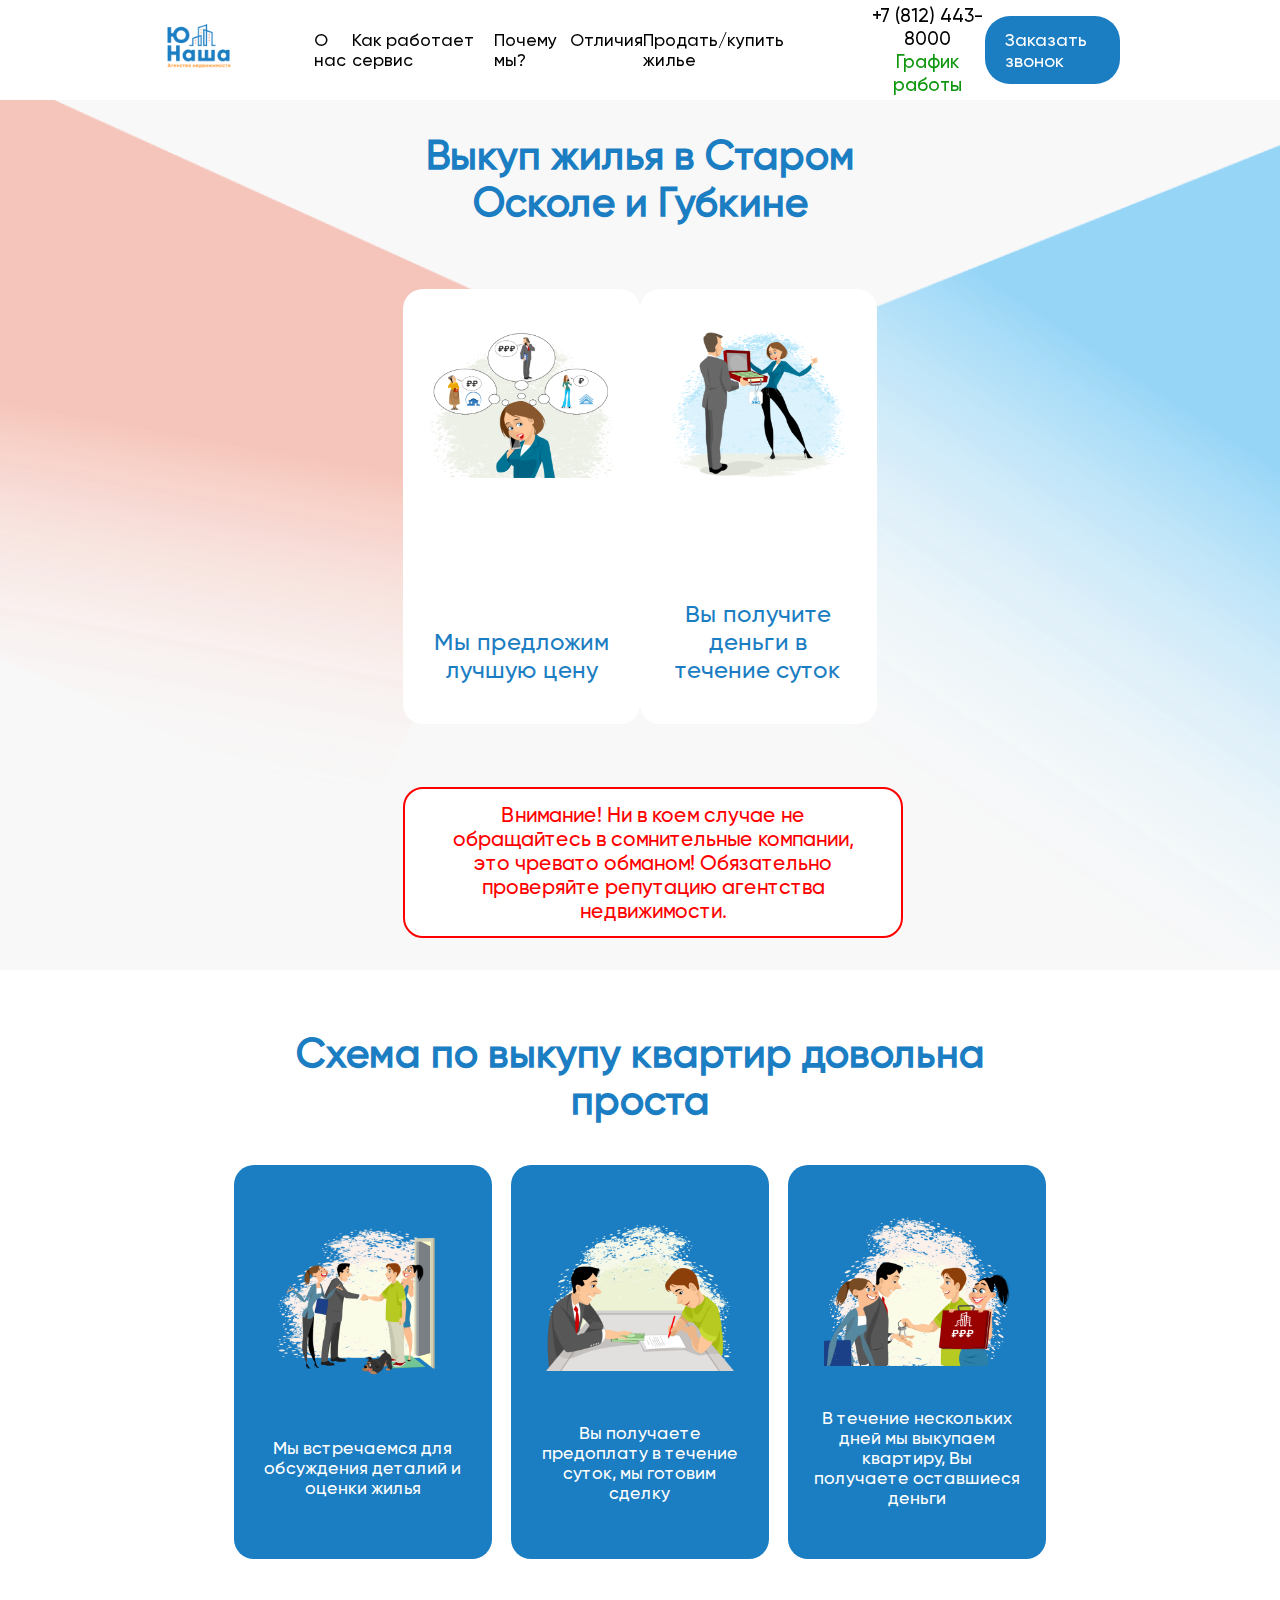
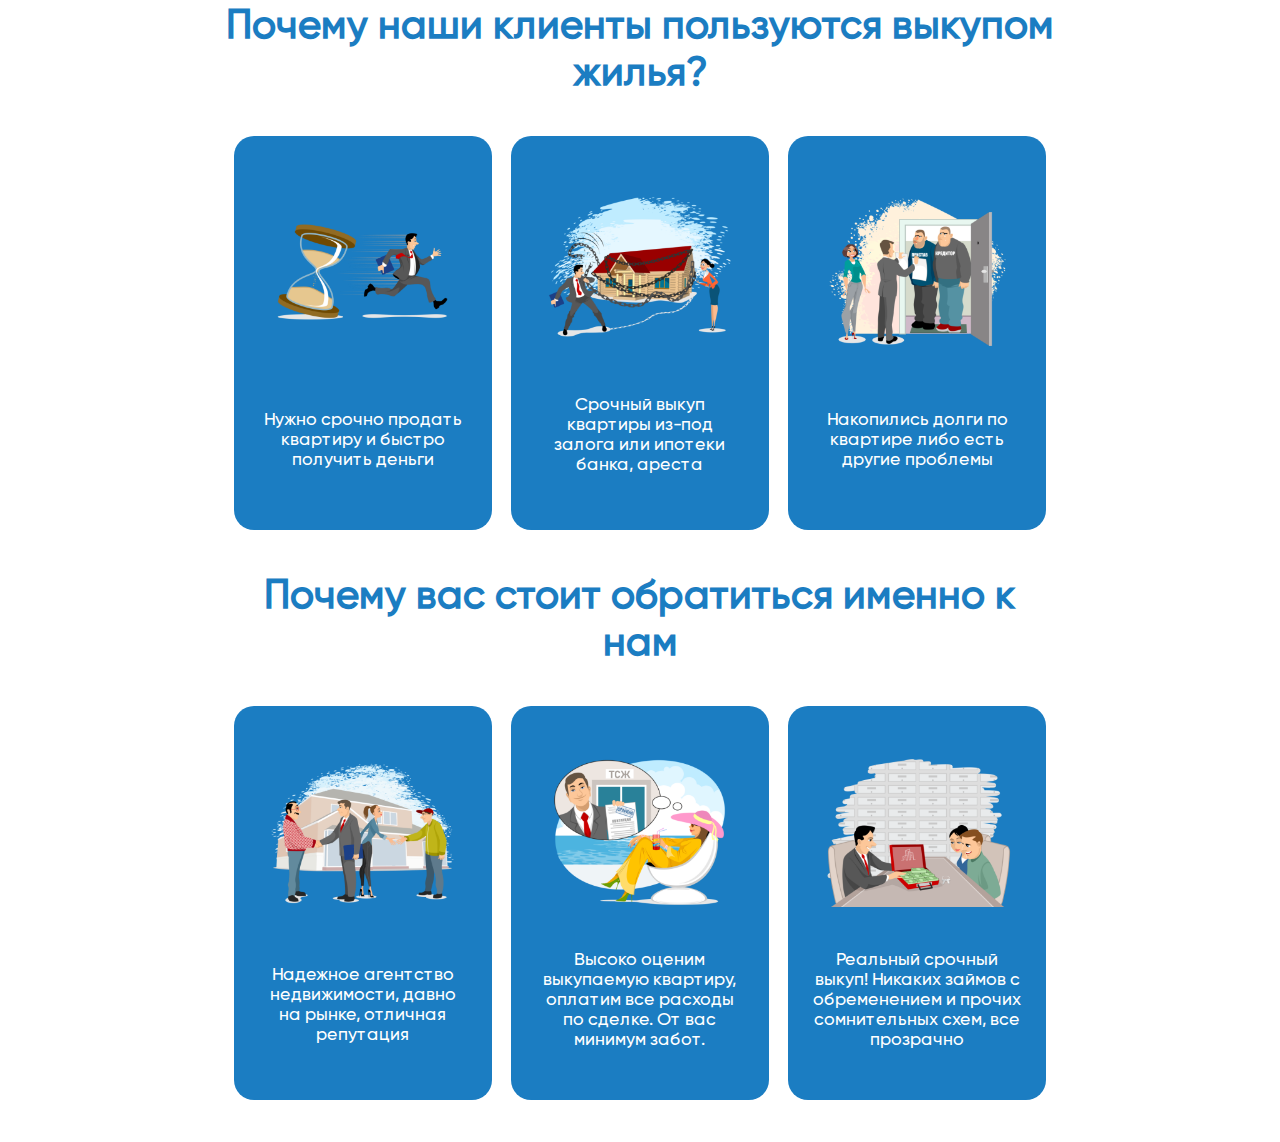
==== unasha/index.html @ c9039677 "Add files via upload" ====
<html>

    <head>
    <!-------Link and meta------->
        <meta name="viewport" content="width=device-width, initial-scale=1">
        <link rel="stylesheet" href="./css/style.css">
        <meta charset="utf-8">
        <title>ЮНаша</title>
        <link rel="icon" href="#">
    </head>
    <body>
        <div class="container-menu">
            <div class="header">
                <div class="logo">
                    <img src="img/logo2.png" alt="">
                </div>
                <div class="menu">
                    <a href=""><div class="meni-item">О нас</div></a>
                    <a href=""><div class="meni-item">Как работает сервис</div></a>
                    <a href=""><div class="meni-item">Почему мы?</div></a>
                    <a href=""><div class="meni-item">Отличия</div></a>
                    <a href=""><div class="meni-item">Продать/купить жилье</div></a>
                </div>
                <div class="left-menu">
                    <div class="left-menu-info">
                        <div class="number">+7 (812) 443-8000</div>
                        <a href=""><div class="graf">График работы</div></a>
                    </div>
                    <a href=""><div class="menu-button">
                        Заказать звонок
                    </div></a>
                </div>
            </div>
        </div>
        <div class="container">
            <div class="info-list">
                <div class="content-info">
                    <div class="info-list-h1">
                        Выкуп жилья в Старом Осколе и Губкине
                    </div>
                    <div class="two">
                        <div class="two-content">
                            <div class="two-img">
                                <img src="img/two1.png" alt="">                                
                            </div>
                            <div class="two-text">
                                Мы предложим лучшую цену
                            </div>
                        </div>
                        <div class="two-content">
                            <div class="two-img">
                                <img src="img/two2.png" alt="">
                            </div>
                            <div class="two-text">
                                Вы получите деньги в течение суток
                            </div>
                        </div>
                    </div>
                    <div class="warning">
                        Внимание! 
                        Ни в коем случае не обращайтесь в сомнительные компании, это чревато обманом! 
                        Обязательно проверяйте репутацию агентства недвижимости.
                    </div>
                </div>
            </div>
        </div>
        <div class="container">
            <div class="about-info">
                <div class="about-h1">
                    Схема по выкупу квартир довольна проста
                </div>
                <div class="about-content">
                    <div class="about-block">
                        <div class="about-block-img">
                            <img src="img/3.png" alt="">
                        </div>
                        <div class="about-block-text">
                            Мы встречаемся для обсуждения деталий и оценки жилья
                        </div>
                    </div>
                    <div class="about-block">
                        <div class="about-block-img">
                            <img src="img/4.png" alt="">
                        </div>
                        <div class="about-block-text">
                           Вы получаете предоплату в течение суток, мы готовим сделку
                        </div>
                    </div>
                    <div class="about-block">
                        <div class="about-block-img">
                            <img src="img/5.png" alt="">
                        </div>
                        <div class="about-block-text">
                            В течение нескольких дней мы выкупаем квартиру, Вы получаете оставшиеся деньги
                        </div>
                    </div>
                </div>
                <div class="about-h1">
                    Почему наши клиенты пользуются выкупом жилья?
                </div>
                <div class="about-content">
                    <div class="about-block">
                        <div class="about-block-img">
                            <img src="img/6.png" alt="">                           
                        </div>
                        <div class="about-block-text">
                            Нужно срочно продать квартиру и быстро получить деньги
                        </div>
                    </div>
                    <div class="about-block">
                        <div class="about-block-img">
                            <img src="img/7.png" alt="">
                        </div>
                        <div class="about-block-text">
                            Срочный выкуп квартиры из-под залога или ипотеки банка, ареста
                        </div>
                    </div>
                    <div class="about-block">
                        <div class="about-block-img">
                            <img src="img/8.png" alt=""> 
                        </div>
                        <div class="about-block-text">
                            Накопились долги по квартире либо есть другие проблемы                                
                        </div>
                    </div>
                </div>
                <div class="about-h1">
                    Почему вас стоит обратиться именно к нам
                </div>
                <div class="about-content">
                    <div class="about-block">
                        <div class="about-block-img">
                            <img src="img/9.png" alt=""> 
                        </div>
                        <div class="about-block-text">
                            Надежное агентство недвижимости, давно на рынке, отличная репутация
                        </div>
                    </div>
                    <div class="about-block">
                        <div class="about-block-img">
                            <img src="img/10.png" alt=""> 
                        </div>
                        <div class="about-block-text">
                            Высоко оценим выкупаемую квартиру, оплатим все расходы по сделке. От вас минимум забот.
                        </div>
                    </div>
                    <div class="about-block">
                        <div class="about-block-img">
                            <img src="img/11.png" alt=""> 
                        </div>
                        <div class="about-block-text">
                            Реальный срочный выкуп! Никаких займов с обременением и прочих сомнительных схем, все прозрачно
                        </div>
                    </div>
                </div>
            </div>
        </div>
    </body>
</html>
---- unasha/css/style.css ----
@font-face {
    font-family: Gilroy-ExtraBold;
    src: url(../fonts/Gilroy-ExtraBold.otf);
}
@font-face {
    font-family: Gilroy-Light;
    src: url(../fonts/Gilroy-Light.otf);
}
@font-face {
    font-family: Gilroy-Medium;
    src: url(../fonts/gilroy-medium.ttf);
}
body {
    margin: 0;
    padding: 0;
    font-family: Gilroy-Medium;
}
a{
    text-decoration: none;
    color: black;
}
.container{
    width: 100%;
    display: flex;
    justify-content: center;
    margin-bottom: 60px;
}
/*-------------------------------------menu-------------------------------------*/
.container-menu{
    width: 100%;
    display: flex;
    justify-content: center;
    position: fixed;
    background-color: rgba(255, 255, 255, 0.9);
    backdrop-filter: blur(1.5rem);
}
.header{
    width: 75%;
    display: flex;
    height: 100px;
    align-items: center;
    justify-content: space-between;
}
.menu{
    display: flex;
    width: 50%;
    justify-content: space-between;
}
.meni-item{
    font-size: 1.1rem;
    transition: 0.2s;  
}
.meni-item:hover{
    color: #3495fd;
}
.logo{
    width: 8%;
}
.logo img{
    width: 100%;
}
.left-menu{
    display: flex;
    width: 26%;
    justify-content: space-between;
    align-items: center;
    font-size: 1.2rem;
}
.left-menu-info{
    text-align: center;
}
.menu-button{
    background-color: #1B7DC2;
    border-radius: 25px;
    color: white;
    padding: 0.825rem 1.25rem;
    font-size: 1.125rem;
    transition: 0.2s;
}
.menu-button:hover{
    background-color: #3495fd;
}
.graf {
    color: rgb(16, 151, 16);
    transition: 0.2s;
}
.graf:hover{
    color: rgb(21, 179, 21);
}
/*-------------------------------------info-list-------------------------------------*/
.info-list{
    width: 100%;
    height: 870px;
    display: flex;
    justify-content: center;
    align-items: center;
    background-image: url(../img/bg-urgentbuy.png);
    background-size: 100% 100%;
    background-color: rgb(248, 248, 248);
    margin-top: 100px;
}
.content-info{
    width: 37%;
    height: 100%;
    display: flex;
    flex-direction: column;
    justify-content: space-around;
}
.two{
    display: flex;
    justify-content: space-between;
    width: 100%;
    height: 50%;
}
.two-content{
    display: flex;
    flex-direction: column;
    width: 40%;
    background-color: white;
    border-radius: 20px;
    color: #1B7DC2;
    font-size: 1.5rem;
    text-align: center;
    padding: 40px 25px;
    justify-content: space-between;
}
.two-img img{
    width: 100%;
}
.info-list-h1{
    color: #1B7DC2;
    font-size: 2.5rem;
    text-align: center;
    font-weight: 600;
}
.warning{
    width: 90%;
    height: 17%;
    background-color: white;
    border: 2px solid red;
    border-radius: 20px;
    text-align: center;
    display: flex;
    align-items: center;
    padding: 0px 35px;
    font-size: 1.3rem;
    color: red;
}
/*-------------------------------------about-info-------------------------------------*/
.about-info{
    width: 65%; 
}
.about-content{
    width: 100%;
    display: flex;
    justify-content: space-around;
    align-items: center;
    height: 40%;
}
.about-h1{
    color: #1B7DC2;
    font-size: 2.5rem;
    text-align: center;
    font-weight: 600;
}
.about-block{
    width: 25%;
    background-color: #1B7DC2;
    padding: 30px 25px;
    border-radius: 20px;
    height: 70%;
    color: white;
    display: flex;
    flex-direction: column;
    justify-content: space-around;
    text-align: center;
    font-size: 1.1rem;
}
.about-block-img img{
    width: 90%;
}
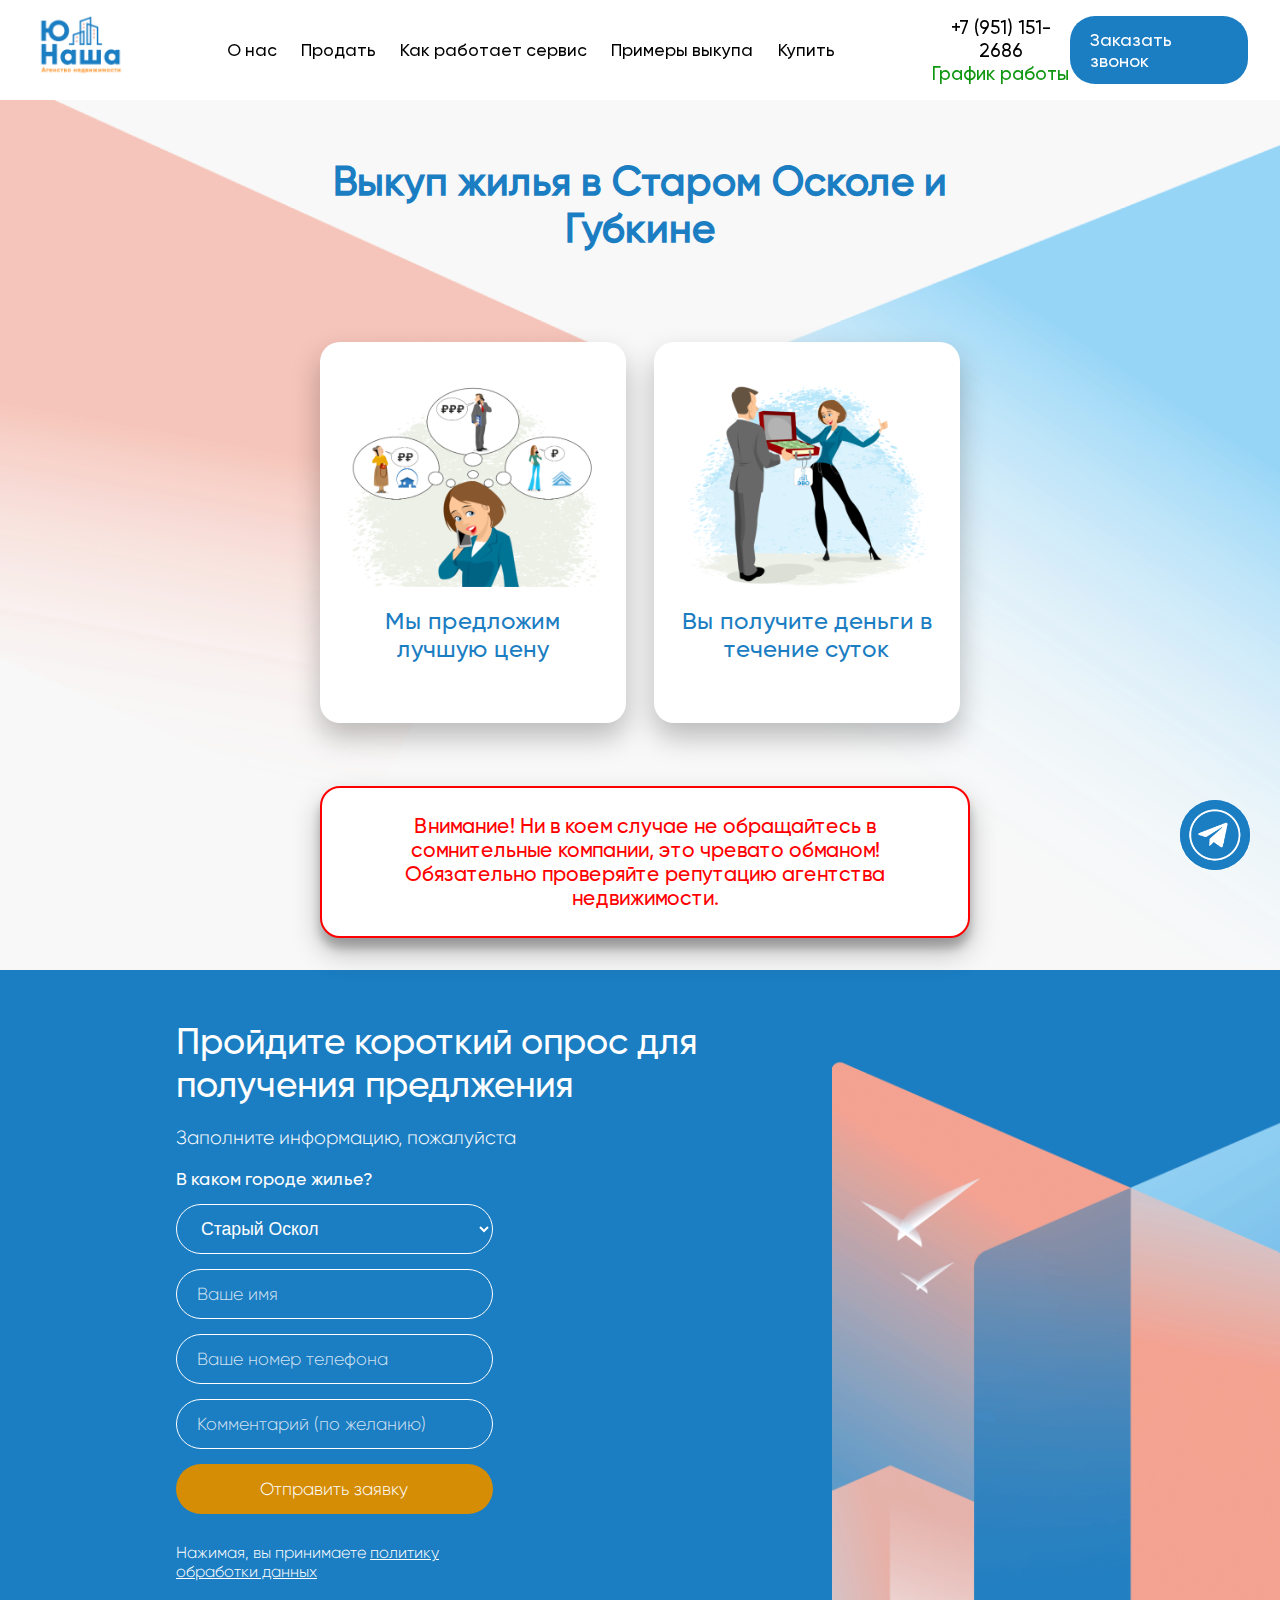
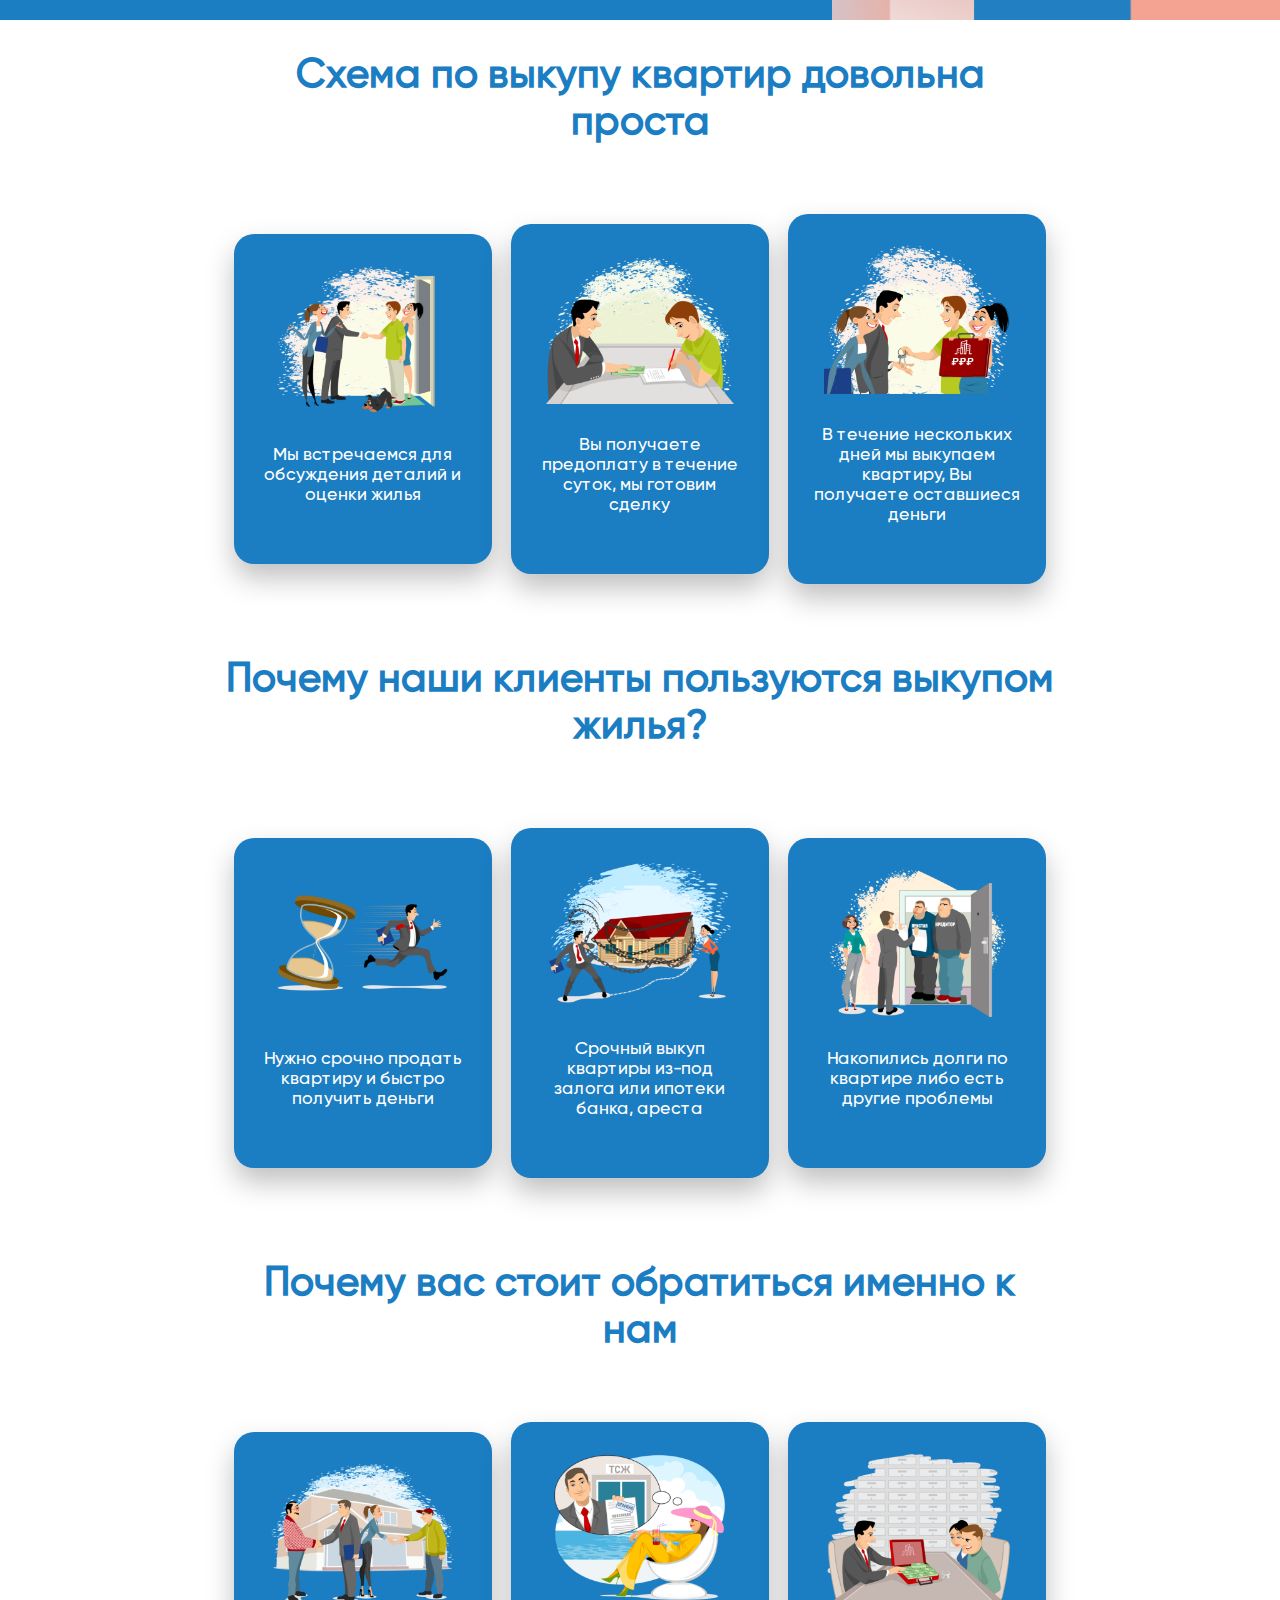
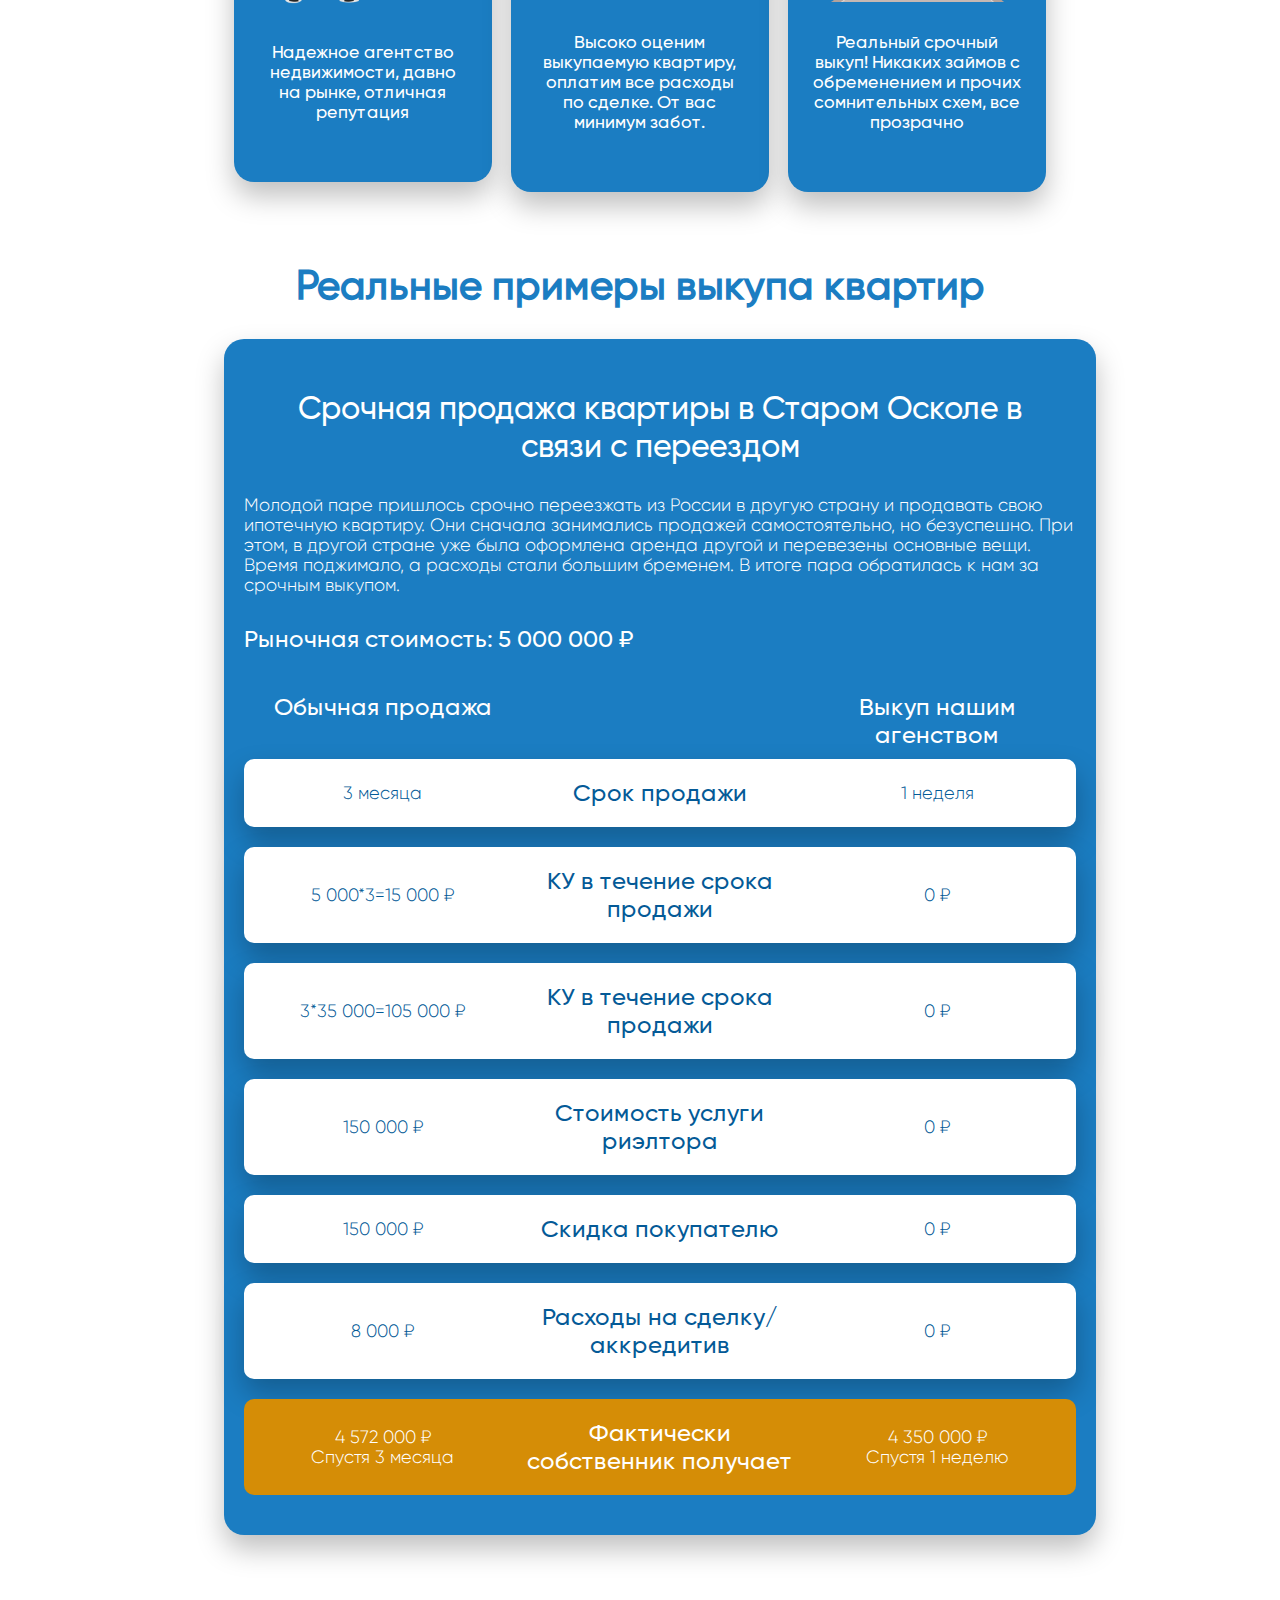
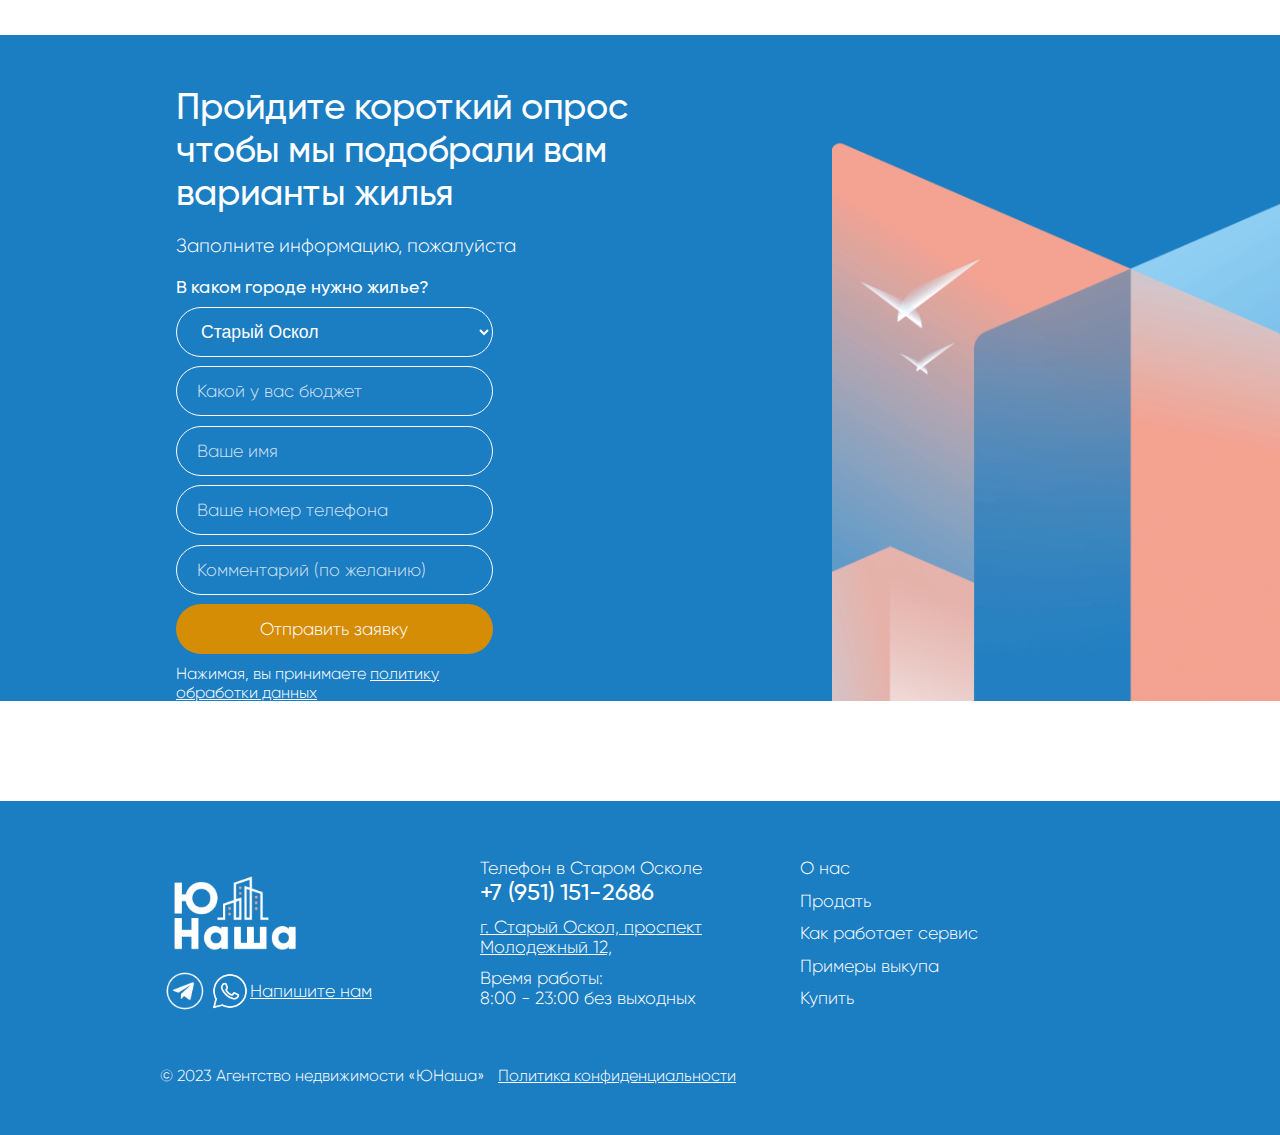
==== commit cce990f1: "Add files via upload" ====
--- a/unasha/index.html
+++ b/unasha/index.html
@@ -6,7 +6,7 @@
         <link rel="stylesheet" href="./css/style.css">
         <meta charset="utf-8">
         <title>ЮНаша</title>
-        <link rel="icon" href="#">
+        <link rel="icon" href="img/ico.ico">
     </head>
     <body>
         <div class="container-menu">
@@ -15,29 +15,29 @@
                     <img src="img/logo2.png" alt="">
                 </div>
                 <div class="menu">
-                    <a href=""><div class="meni-item">О нас</div></a>
-                    <a href=""><div class="meni-item">Как работает сервис</div></a>
-                    <a href=""><div class="meni-item">Почему мы?</div></a>
-                    <a href=""><div class="meni-item">Отличия</div></a>
-                    <a href=""><div class="meni-item">Продать/купить жилье</div></a>
+                    <a href="#1"><div class="meni-item">О нас</div></a>
+                    <a href="#2"><div class="meni-item">Продать</div></a>
+                    <a href="#3"><div class="meni-item">Как работает сервис</div></a>
+                    <a href="#4"><div class="meni-item">Примеры выкупа</div></a>
+                    <a href="#5"><div class="meni-item">Купить</div></a>
                 </div>
                 <div class="left-menu">
                     <div class="left-menu-info">
-                        <div class="number">+7 (812) 443-8000</div>
-                        <a href=""><div class="graf">График работы</div></a>
-                    </div>
-                    <a href=""><div class="menu-button">
+                        <div class="number">+7 (951) 151-2686</div>
+                        <a href="#graf"><div class="graf">График работы</div></a>
+                    </div>
+                    <a href="#popup"><div class="menu-button">
                         Заказать звонок
                     </div></a>
                 </div>
             </div>
         </div>
-        <div class="container">
+        <a id="1"></a><div class="container">
             <div class="info-list">
                 <div class="content-info">
-                    <div class="info-list-h1">
+                    <h1 class="info-list-h1">
                         Выкуп жилья в Старом Осколе и Губкине
-                    </div>
+                    </h1>
                     <div class="two">
                         <div class="two-content">
                             <div class="two-img">
@@ -57,6 +57,7 @@
                         </div>
                     </div>
                     <div class="warning">
+                        <a id="2"></a>
                         Внимание! 
                         Ни в коем случае не обращайтесь в сомнительные компании, это чревато обманом! 
                         Обязательно проверяйте репутацию агентства недвижимости.
@@ -64,6 +65,34 @@
                 </div>
             </div>
         </div>
+        <div class="sell">
+            <div class="sell-content">
+                <div class="sell-one">
+                    <div class="sell-h1">
+                        Пройдите короткий опрос для получения предлжения
+                    </div>
+                    <div class="sell-text">
+                        Заполните информацию, пожалуйста
+                    </div>
+                    <form class="sell-form">
+                            <label for="select-sell" class="sell-label">В каком городе жилье?</label>        
+                        <select class="select-sell">
+                            <option>Старый Оскол</option>
+                            <option>Губкин</option>
+                        </select>
+                        <input type="text" class="input-sell" placeholder="Ваше имя">
+                        <input type="text" class="input-sell tel" placeholder="Ваше номер телефона">
+                        <input type="text" class="input-sell area" placeholder="Комментарий (по желанию)">
+                        <input type="button" value="Отправить заявку" class="sell-button" name="sell-btn">
+                        <a id="3"></a> 
+                        <label for="sell-btn" class="sell-btn">Нажимая, вы принимаете <a href="#"><u>политику обработки данных</u></a></label>
+                    </form> 
+                </div>
+            </div>
+            <div class="sell-two">
+                <div class="sell-zero"></div>
+            </div>
+         </div>
         <div class="container">
             <div class="about-info">
                 <div class="about-h1">
@@ -151,9 +180,213 @@
                         <div class="about-block-text">
                             Реальный срочный выкуп! Никаких займов с обременением и прочих сомнительных схем, все прозрачно
                         </div>
+                        <a id="4"></a> 
                     </div>
                 </div>
             </div>
         </div>
+        <div class="container">
+            <div class="primer">
+                <div class="primer-h1">
+                    Реальные примеры выкупа квартир
+                </div>
+                <div class="primer-content">
+                    <div class="primer-content-h1">
+                        Срочная продажа квартиры в Старом Осколе в связи с переездом
+                    </div>
+                    <div class="primer-content-text">
+                        Молодой паре пришлось срочно переезжать из России в другую страну и продавать свою ипотечную квартиру. 
+                        Они сначала занимались продажей самостоятельно, но безуспешно. 
+                        При этом, в другой стране уже была оформлена аренда другой и перевезены основные вещи. 
+                        Время поджимало, а расходы стали большим бременем. 
+                        В итоге пара обратилась к нам за срочным выкупом.
+                    </div>
+                    <div class="primer-content-price">
+                        Рыночная стоимость: 5 000 000 ₽
+                    </div>
+                    <div class="primer-content-table">
+                        <div class="table-h1">
+                            <div class="table-h1-1">
+                                Обычная продажа
+                            </div>
+                            <div class="table-text block">3 месяца</div>
+                            <div class="table-h1-1">
+                                Выкуп нашим агенством
+                            </div>
+                        </div>
+                        <div class="table-text yes">Срок продажи</div>
+                        <div class="table-content">
+                            <div class="table-text">3 месяца</div>
+                            <div class="table-text b none">Срок продажи</div>
+                            <div class="table-text">1 неделя</div>
+                        </div>
+                        <div class="table-text b yes">КУ в течение срока продажи</div>
+                        <div class="table-content">
+                            <div class="table-text">5 000*3=15 000 ₽</div>
+                            <div class="table-text b none">КУ в течение срока продажи</div>
+                            <div class="table-text">0 ₽</div>
+                        </div>
+                        <div class="table-text b yes">КУ в течение срока продажи</div>
+                        <div class="table-content">
+                            <div class="table-text">3*35 000=105 000 ₽</div>
+                            <div class="table-text b none">КУ в течение срока продажи</div>
+                            <div class="table-text">0 ₽</div>
+                        </div>
+                        <div class="table-text b yes">Стоимость услуги риэлтора</div>
+                        <div class="table-content">
+                            <div class="table-text">150 000 ₽</div>
+                            <div class="table-text b none">Стоимость услуги риэлтора</div>
+                            <div class="table-text">0 ₽</div>
+                        </div>
+                        <div class="table-text b yes">Скидка покупателю</div>
+                        <div class="table-content">
+                            <div class="table-text">150 000 ₽</div>
+                            <div class="table-text b none">Скидка покупателю</div>
+                            <div class="table-text">0 ₽</div>
+                        </div>
+                        <div class="table-text b yes">Расходы на сделку/аккредитив</div>
+                        <div class="table-content">
+                            <div class="table-text">8 000 ₽</div>
+                            <div class="table-text b none">Расходы на сделку/аккредитив</div>
+                            <div class="table-text">0 ₽</div>
+                        </div>
+                        <div class="table-text-w b yes">Фактически собственник получает</div>
+                        <div class="table-out">
+                            <div class="table-text-w">
+                                4 572 000 ₽ <br>
+                                Спустя 3 месяца
+                            </div>
+                            <div class="table-text-w b none">Фактически собственник получает</div>
+                            <div class="table-text-w">
+                                4 350 000 ₽ <br>
+                                Спустя 1 неделю
+                            </div>
+                            <a id="5"></a> 
+                        </div>
+                    </div>
+                </div>
+            </div>
+        </div>
+        <div class="sell">
+            <div class="sell-content">
+                <div class="sell-one">
+                    <div class="sell-h1">
+                        Пройдите короткий опрос чтобы мы подобрали вам варианты жилья
+                    </div>
+                    <div class="sell-text">
+                        Заполните информацию, пожалуйста
+                    </div>
+                    <form class="sell-form">
+                            <label for="select-sell" class="sell-label">В каком городе нужно жилье?</label>        
+                        <select class="select-sell">
+                            <option>Старый Оскол</option>
+                            <option>Губкин</option>
+                        </select>
+                        <input type="text" class="input-sell" placeholder="Какой у вас бюджет">
+                        <input type="text" class="input-sell" placeholder="Ваше имя">
+                        <input type="text" class="input-sell tel" placeholder="Ваше номер телефона">
+                        <input type="text" class="input-sell area" placeholder="Комментарий (по желанию)">
+                        <input type="button" value="Отправить заявку" class="sell-button" name="sell-btn">
+                        <label for="sell-btn" class="sell-btn">Нажимая, вы принимаете <a href="#"><u>политику обработки данных</u></a></label>
+                    </form> 
+                </div>
+            </div>
+            <div class="sell-two">
+                <div class="sell-zero"></div>
+            </div>
+         </div>
+         <div class="footer">
+            <div class="footer-content">
+                <div class="footer-one">
+                    <div class="footer-two hid">
+                        <img src="img/logo.png" alt="">
+                        <div class="send-me">
+                            <a href="https://t.me/patrix777"><img src="img/tg.png" alt=""></a>
+                            <div class="ftg">
+                                <a href="https://web.whatsapp.com/send/?phone=79511512686&text&type=phone_number&app_absent=0"><img src="img/wa.png" alt=""></a>
+                            </div>
+                            <u>Напишите нам</u>
+                        </div>
+                    </div>
+                    <div class="footer-two">
+                        <div class="fnumber">
+                            Телефон в Старом Осколе
+                            <div class="b">+7 (951) 151-2686</div>
+                        </div>
+                        <div class="adr"><u><a href="https://yandex.ru/maps/-/CCUHRPee1A">г. Старый Оскол, проспект Молодежный 12,</a></u></div>
+                        <div class="fgraf">
+                            Время работы: <br>
+                            8:00 - 23:00 без выходных
+                        </div>
+                    </div>
+                    <div class="footer-two">
+                        <a href="#1">О нас</a>
+                        <a href="#2">Продать</a>
+                        <a href="#3">Как работает сервис</a>
+                        <a href="#4">Примеры выкупа</a>
+                        <a href="#5">Купить</a>
+                    </div>
+                </div>
+                <div class="f-3">
+                    <div class="f-1">                  
+                        © 2023 Агентство недвижимости «ЮНаша»
+                    </div>
+                    <div class="f-1"><a href=""><u>Политика конфиденциальности</u></a></div> 
+                </div>
+            </div>
+         </div>
+        <a href="https://t.me/patrix777">
+            <div class="send">
+                <img src="img/tg.png" alt="">
+            </div>
+        </a>
+        <div id="popup" class="popup">
+            <a href="#close" class="popup-area"></a>
+                <div class="popup-body">
+                    <div class="popup-content">
+                        <form class="popup-form">
+                            <div class="pop-h1">Ждем вашу заявку</div>
+                                <div class="pop-form">
+                                    <div class="p-1">
+                                    <input type="text" class="input-sell" placeholder="Ваше имя">
+                                        <select class="select-sell">
+                                            <option>Старый Оскол</option>
+                                            <option>Губкин</option>
+                                        </select>
+                                        <select class="select-sell">
+                                            <option>Квартиру</option>
+                                            <option>Дом</option>
+                                            <option>Комерческую</option>
+                                        </select>
+                                    </div>
+                                    <div class="p-1">       
+                                        <input type="text" class="input-sell tel" placeholder="Ваше номер телефона">
+                                        <select class="select-sell">
+                                            <option>Купить</option>
+                                            <option>Продать</option>
+                                        </select>
+                                    </div>
+                                </div>
+                                <div class="pop-1">
+                            <input type="button" value="Отправить заявку" class="sell-button" name="sell-btn">
+                            <a id="3"></a> 
+                            <label for="sell-btn" class="sell-btn">Нажимая, вы принимаете <a href="#"><u>политику обработки данных</u></a></label>
+                        </div>
+                        </form> 
+                    </div>
+                </div>
+            </div>
+            <div id="graf" class="popup">
+                <a href="#close" class="popup-area"></a>
+                    <div class="popup-body">
+                        <div class="popup-content">
+                            <form class="popup-form">
+                                <div class="pop-h1">График работы</div>
+                                       <div class="pop-text">
+                                        Ежедневно с 8:00 до 23:00
+                                       </div>
+                    </div>
+                </div>
+            <script src="second-menu.js"></script>
     </body>
 </html>--- a/unasha/css/style.css
+++ b/unasha/css/style.css
@@ -10,20 +10,222 @@
     font-family: Gilroy-Medium;
     src: url(../fonts/gilroy-medium.ttf);
 }
+/*-------------------------------------adaptive-------------------------------------*/
+@media screen and (max-width: 1640px){
+    .header{
+        width: 95% !important;
+    }
+    .content-info {
+        width: 50% !important;
+    }
+}
+@media screen and (max-width: 1200px){
+    .header{
+        width: 95% !important;
+    }
+    .content-info {
+        width: 80% !important;
+    }
+    .sell-content{
+        height: 950px;
+    }
+}
+@media screen and (max-width: 1100px){
+    .menu{
+        display: none !important;
+    }
+    .left-menu{
+        width: 40% !important;
+    }
+    .about-info{
+        width: 100% !important;
+    }
+    .primer{
+        width: 93% !important;
+        display: flex !important;
+        flex-direction: column !important;
+        align-items: center !important;
+    }
+}
+@media screen and (max-width: 830px){
+    .menu{
+        display: none !important;
+    }
+    .left-menu{
+        width: 60% !important;
+    }
+    .about-info{
+        width: 100% !important;
+    }
+    .primer{
+        width: 93% !important;
+        display: flex !important;
+        flex-direction: column !important;
+        align-items: center !important;
+    }
+    .content-info {
+        width: 95% !important;
+    }
+    .sell-two{
+        display: none !important;  
+    }
+    .sell{
+        background-image: url(../img/quiz-mobile.png);
+    }
+    .sell-content{
+        width: 100% !important;
+    }
+    .logo{
+        width: 15% !important;
+    }
+}
+@media screen and (max-width: 600px){
+    .left-menu{
+        width: 70% !important;
+    }
+    .two{
+        flex-direction: column !important;
+        align-items: center !important;
+        justify-content: space-between !important;
+    }
+    .info-list{
+        height: 1700px !important;
+    }
+    .content-info{
+        align-items: center !important;
+    }
+    .two-content{
+        width: 65% !important;
+        margin-bottom: 20px;
+    }
+    .warning{
+        width: 80% !important;
+    }
+    .about-content{
+        flex-direction: column;
+        justify-content: space-between !important;
+        height: 1500px !important;
+    }
+    .about-info{
+        height: 5000px !important;
+        display: flex;
+        flex-direction: column;
+    }
+    .about-block{
+        width: 60% !important;
+    }
+    .footer-content{
+        width: 95% !important;
+    }
+    .logo{
+        width: 20% !important;
+    }
+    .hid{
+        display: none !important;
+    }
+    .pop-form{
+        flex-direction: column !important;
+        height: 300px !important;
+        justify-content: start !important;
+    }
+    .select-sell{
+        margin-bottom: 10px !important;
+    }
+    .input-sell{
+        margin-bottom: 10px !important;
+    }
+    .p-1{
+        width: 100% !important;
+    }
+    .popup-content{
+        max-height: 600px !important;
+    }
+}
+@media screen and (max-width: 480px){
+    .sell {
+        width: 100% !important;
+        justify-content: start !important;
+        align-items: center !important;
+    }
+    .sell-one {
+       margin: 20px !important;
+    }
+    .sell-form{
+        width: 100% !important;
+    }
+    .about-info{
+        height: 4200px !important;
+    }
+    .info-list{
+        height: 1200px !important;
+    }
+    .logo{
+        width: 18% !important;
+    }
+    .yes{
+        display: flex !important;
+        width: 100% !important;
+        color: white !important; 
+        justify-content: center !important;
+        padding: 20px 0px !important;
+        font-size: 25px !important;
+        text-align: center !important;
+    }
+    .primer-content-h1{
+        padding: 20px 2px !important;
+    }
+    .primer-content-price{
+        font-size: 20px !important;
+    }
+    .table-h1-1{
+        font-size: 20px !important;
+    }
+    .none{
+        visibility: hidden !important;
+    }
+    .left-menu-info{
+        font-size: 13px !important;
+        width: 100% !important;
+    }
+    .menu-button{
+        width: 60% !important;
+        font-size: 13px !important;
+        padding: 5px 20px !important;
+    }
+}
+/*-------------------------------------Обнуление стилей-------------------------------------*/
+html {
+    scroll-behavior: smooth;
+  }
 body {
     margin: 0;
     padding: 0;
     font-family: Gilroy-Medium;
+    -moz-user-select: -moz-none;
+    -o-user-select: none;
+    -khtml-user-select: none;
+    -webkit-user-select: none;
+    user-select: none;
+}
+.yes{
+    display: none;
 }
 a{
     text-decoration: none;
     color: black;
 }
+select{
+    outline: none;
+    border: none;   
+}
+input{
+    outline: none;
+    border: none;
+}
 .container{
     width: 100%;
     display: flex;
     justify-content: center;
-    margin-bottom: 60px;
 }
 /*-------------------------------------menu-------------------------------------*/
 .container-menu{
@@ -110,7 +312,6 @@
     display: flex;
     justify-content: space-between;
     width: 100%;
-    height: 50%;
 }
 .two-content{
     display: flex;
@@ -123,9 +324,13 @@
     text-align: center;
     padding: 40px 25px;
     justify-content: space-between;
+    box-shadow: 0 14px 28px rgba(0,0,0,0.25);
 }
 .two-img img{
     width: 100%;
+}
+.two-text{
+    padding: 20px 0px;
 }
 .info-list-h1{
     color: #1B7DC2;
@@ -145,37 +350,442 @@
     padding: 0px 35px;
     font-size: 1.3rem;
     color: red;
+    box-shadow: 0 14px 28px rgba(0,0,0,0.25), 0 10px 10px rgba(0,0,0,0.22);
 }
 /*-------------------------------------about-info-------------------------------------*/
 .about-info{
-    width: 65%; 
+    width: 65%;
+    height: 100%; 
 }
 .about-content{
     width: 100%;
     display: flex;
     justify-content: space-around;
     align-items: center;
-    height: 40%;
+    height: 450px;
 }
 .about-h1{
     color: #1B7DC2;
     font-size: 2.5rem;
     text-align: center;
     font-weight: 600;
+    padding: 30px 0px;
 }
 .about-block{
     width: 25%;
     background-color: #1B7DC2;
     padding: 30px 25px;
     border-radius: 20px;
-    height: 70%;
     color: white;
     display: flex;
     flex-direction: column;
     justify-content: space-around;
     text-align: center;
     font-size: 1.1rem;
+    box-shadow: 0 14px 28px rgba(0,0,0,0.25);
 }
 .about-block-img img{
     width: 90%;
 }
+.about-block-text{
+    padding: 30px 0px;
+}
+/*-------------------------------------Table-------------------------------------*/
+.primer{
+      width: 65%; 
+      margin-bottom: 100px;  
+}
+.primer-h1{
+    color: #1B7DC2;
+    font-size: 2.5rem;
+    text-align: center;
+    font-weight: 600;
+    padding: 30px 0px;
+}
+.primer-content{
+    width: 100%;
+    background-color: #1B7DC2;
+    border-radius: 20px;
+    padding: 20px 20px 40px 20px;
+    color: white;
+    font-family: Gilroy-Light;
+    font-size: 18px;
+    display: flex;
+    flex-direction: column;
+    box-shadow: 0 14px 28px rgba(0,0,0,0.25);
+}
+.primer-content-h1{
+    text-align: center;
+    font-size: 2.0rem;
+    font-family: Gilroy-Medium;
+    padding: 30px;
+}
+.primer-content-price{
+    padding: 30px 0px;
+    font-size: 1.5rem;
+    font-family: Gilroy-Medium;
+}
+.primer-content-table{
+    width: 100%;
+    display: flex;
+    flex-direction: column;
+    justify-content: space-between;
+}
+.table-h1{
+    display: flex;
+    justify-content: space-between;
+    text-align: center;
+    padding: 10px 0px;
+    font-size: 1.5rem;
+    font-family: Gilroy-Medium;
+}
+.table-content{
+    display: flex;
+    background-color: white;
+    border-radius: 10px;
+    justify-content: space-between;
+    text-align: center;
+    padding: 20px 0px;
+    align-items: center;
+    margin-bottom: 20px;
+    box-shadow: 0 14px 28px rgba(0,0,0,0.25);
+}
+.table-out{
+    background-color: rgb(213, 141, 6);
+    display: flex;
+    border-radius: 10px;
+    justify-content: space-between;
+    text-align: center;
+    padding: 20px 0px;
+    align-items: center;
+}
+.w{
+    color: white;
+}
+.table-text{
+    color: #045a97;
+    width: 35%;
+}
+.table-text-w{
+    color: white;
+    width: 35%;
+}
+.table-h1-1{
+    width: 35%;   
+}
+.b{
+    font-family: Gilroy-Medium;
+    font-size: 1.5rem;  
+}
+.block{
+    visibility: hidden;
+}
+/*-------------------------------------sell-------------------------------------*/
+.sell{
+    width: 100%;
+    display: flex;
+    justify-content: space-between;
+    background-color: #1B7DC2;
+    color: white;
+    min-height: 650px;
+}
+.sell-content{
+    width: 55%;
+    display: flex;
+}
+.sell-one{
+    width: 100%;
+    padding: 50px 0px;
+    margin-left: 25%;
+}
+.sell-two{
+    width: 35%;
+    min-height: 650px;
+    display: flex;
+    align-items: end;
+}
+.sell-zero{
+    width: 100%;
+    background-image: url(../img/quiz.png);
+    height: 600px;
+    background-size: auto 600px;
+}
+.sell-h1{
+    font-size: 2.3rem;
+    font-family: Gilroy-Medium;
+    color: white;
+}
+.sell-text{
+    padding: 20px 0px;
+    font-size: 1.2rem;
+    font-family: Gilroy-Light;   
+}
+.sell-form{
+    display: flex;
+    flex-direction: column;
+    width: 60%;
+    height: 75%;
+    justify-content: space-between;
+}
+.text-area-sell{
+    resize: none;
+}
+.input-sell{
+    height: 50px;
+    border-radius: 25px;
+    padding: 0px 20px; 
+    background-color:#1B7DC2;
+    border: 1px solid #ffffff;
+    font-family: Gilroy-Light;   
+    font-size: 1.1rem;
+    color: white;
+}
+.select-sell{
+    height: 50px;
+    border-radius: 25px;
+    padding: 0px 20px; 
+    border: 1px solid #ffffff;
+    background-color:#1B7DC2;
+    color: white;
+    font-size: 1.1rem;
+}
+.sell-button{
+    height: 50px;
+    border-radius: 25px;   
+    color: white;
+    background-color: rgb(213, 141, 6);
+    font-size: 1.1rem;
+    font-family: Gilroy-Light;
+    transition: 0.2s;
+    cursor: pointer;
+}
+.sell-button:hover{
+    background-color: rgb(234, 156, 11);    
+}
+.sell-label{
+    font-size: 1.1rem;
+}
+input::placeholder{
+    font-family: Gilroy-Light;   
+    font-size: 1.1rem;
+    color: rgba(255, 255, 255, 0.8);
+}
+.sell-btn a{
+    color: white;
+    transition: 0.3s;
+}
+.sell-btn{
+    font-family: Gilroy-Light;
+    color: white;
+}   
+.sell-btn a:hover{
+    color: rgb(213, 141, 6);
+}
+/*-------------------------------------footer-------------------------------------*/
+.footer{
+    width: 100%;
+    background-color: #1B7DC2;
+    margin-top: 100px;
+    display: flex;
+    justify-content: center;
+    color: white;
+    font-family: Gilroy-Light;
+    padding: 50px 0px 50px 0px;
+}
+.footer a{
+    color: white;
+    transition: 0.2s;
+}
+.footer a:hover{
+    color: rgb(213, 141, 6);
+}
+.footer u{
+    transition: 0.2s;
+}
+.footer u:hover{
+    color: rgb(213, 141, 6);
+}
+.footer-content{
+    width: 75%;
+    display: flex;
+    flex-direction: column;
+}
+.footer-one{
+    width: 100%;
+    display: flex;
+    justify-content: start;
+    align-items: center;
+}
+.footer-two{
+    display: flex;
+    flex-direction: column;
+    min-height: 150px;
+    justify-content: space-between;
+    font-size: 1.1rem;
+    width: 100%;
+}
+.footer-two img {
+    width: 150px;
+}
+.send-me{
+    display: flex;
+    align-items: center;
+    font-size: 1.1rem;
+    transition: 0.2s;
+}
+.send-me img {
+    width: 50px;
+}
+.send-me:hover{
+    color: rgb(213, 141, 6);
+}
+.ftg img {
+    width: 40px;
+}
+.f-3{
+    margin-top: 50px;
+    width: 60%;
+    display: flex;
+    justify-content: space-between;
+}
+/*-------------------------------------send-------------------------------------*/
+.send {
+    position: fixed;
+    bottom: 30px;
+    right: 30px;
+    width: 70px;
+    height: 70px;
+    border-radius: 50px;
+    background-color: #1B7DC2;
+    transition: 0.2s;
+    
+}
+.send::before{
+    position: absolute;
+    top: 0;
+    left: 0;
+    right: 0;
+    bottom: 0;
+    content: '';
+    box-shadow: inset 0 0 0 1px #1B7DC2;
+    border-radius: 50%;
+    transition: all 0.9s;
+    animation: inset 0.8s infinite linear;
+}
+@keyframes inset {
+    from {
+      animation-timing-function: ease-out;
+      box-shadow: inset 0 0 0 2px #1B7DC2;
+    }
+    25% {
+      animation-timing-function: ease-out;
+      box-shadow: inset 0 0 0 1.5px #1B7DC2;
+    }
+    50% {
+      animation-timing-function: ease-out;
+      box-shadow: inset 0 0 0 1px #1B7DC2;
+    }
+    25% {
+        animation-timing-function: ease-out;
+        box-shadow: inset 0 0 0 0.5px #adc7da;
+      }
+    75% {
+      animation-timing-function: ease-out;
+      box-shadow: inset 0 0 0 0.5px #adc7da;
+    }
+    to { margin: -24%;
+        box-shadow: inset 0 0 0 0.5px #d9e9f5;
+    }
+  }
+.send img {
+    width: 70px;
+}
+.send:hover{
+    background-color: #3495fd; 
+}
+/*-------------------------------------popup-------------------------------------*/
+.popup {
+    position: fixed;
+    width: 100%;
+    height: 100%;
+    background-color: rgba(0, 0, 0, 0.4);  
+    top: 0;
+    left: 0;
+    opacity: 0;
+    visibility: hidden;
+}
+.popup-body {
+    min-height: 100%;
+    display: flex;
+    align-items: center;
+    justify-content: center;
+    padding: 30px 10px;
+}
+.popup:target {
+    opacity: 1;
+    visibility: visible;
+}
+.popup-area {
+    position: absolute;
+    width: 100%;
+    height: 100%; 
+    top: 0;
+    left: 0;
+}
+.popup-content {
+    background-image: url(../img/quiz-mobile.png);
+    background-size: 100% 100%;
+    background-color: #1B7DC2;
+    border-radius: 30px;
+    position: relative;
+    display: flex;
+    flex-direction: column;
+    align-items: center;
+    justify-content: space-around;
+    height: 100%;
+    box-shadow: 0 14px 28px rgba(0,0,0,0.25);
+    padding: 50px 0px;
+}
+.popup-close {
+    position: absolute;
+    right: 30px;
+    top: 10px;
+    font-size: 20px;
+    text-decoration: none;
+}
+.pop-form{
+    display: flex;
+    width: 100%;
+    justify-content: space-between;
+    height: 200px;
+}
+.p-1{
+   width: 50%; 
+   display: flex;
+   flex-direction: column;
+   margin-right: 10px;
+   justify-content: space-between;
+}
+.popup-form{
+    padding: 0px 50px;
+    height: 100%;
+    display: flex;
+    flex-direction: column;
+    justify-content: space-between;
+    align-items: center;
+}
+.pop-1{
+    display: flex;
+    flex-direction: column;
+    padding-top: 20px;
+}
+.pop-h1{
+    font-size: 2.3rem;
+    font-family: Gilroy-Medium;
+    color: white;
+    padding: 0px 0px 20px 0px;
+}
+.pop-text{
+    color: white;
+    font-family: Gilroy-Light;
+}
